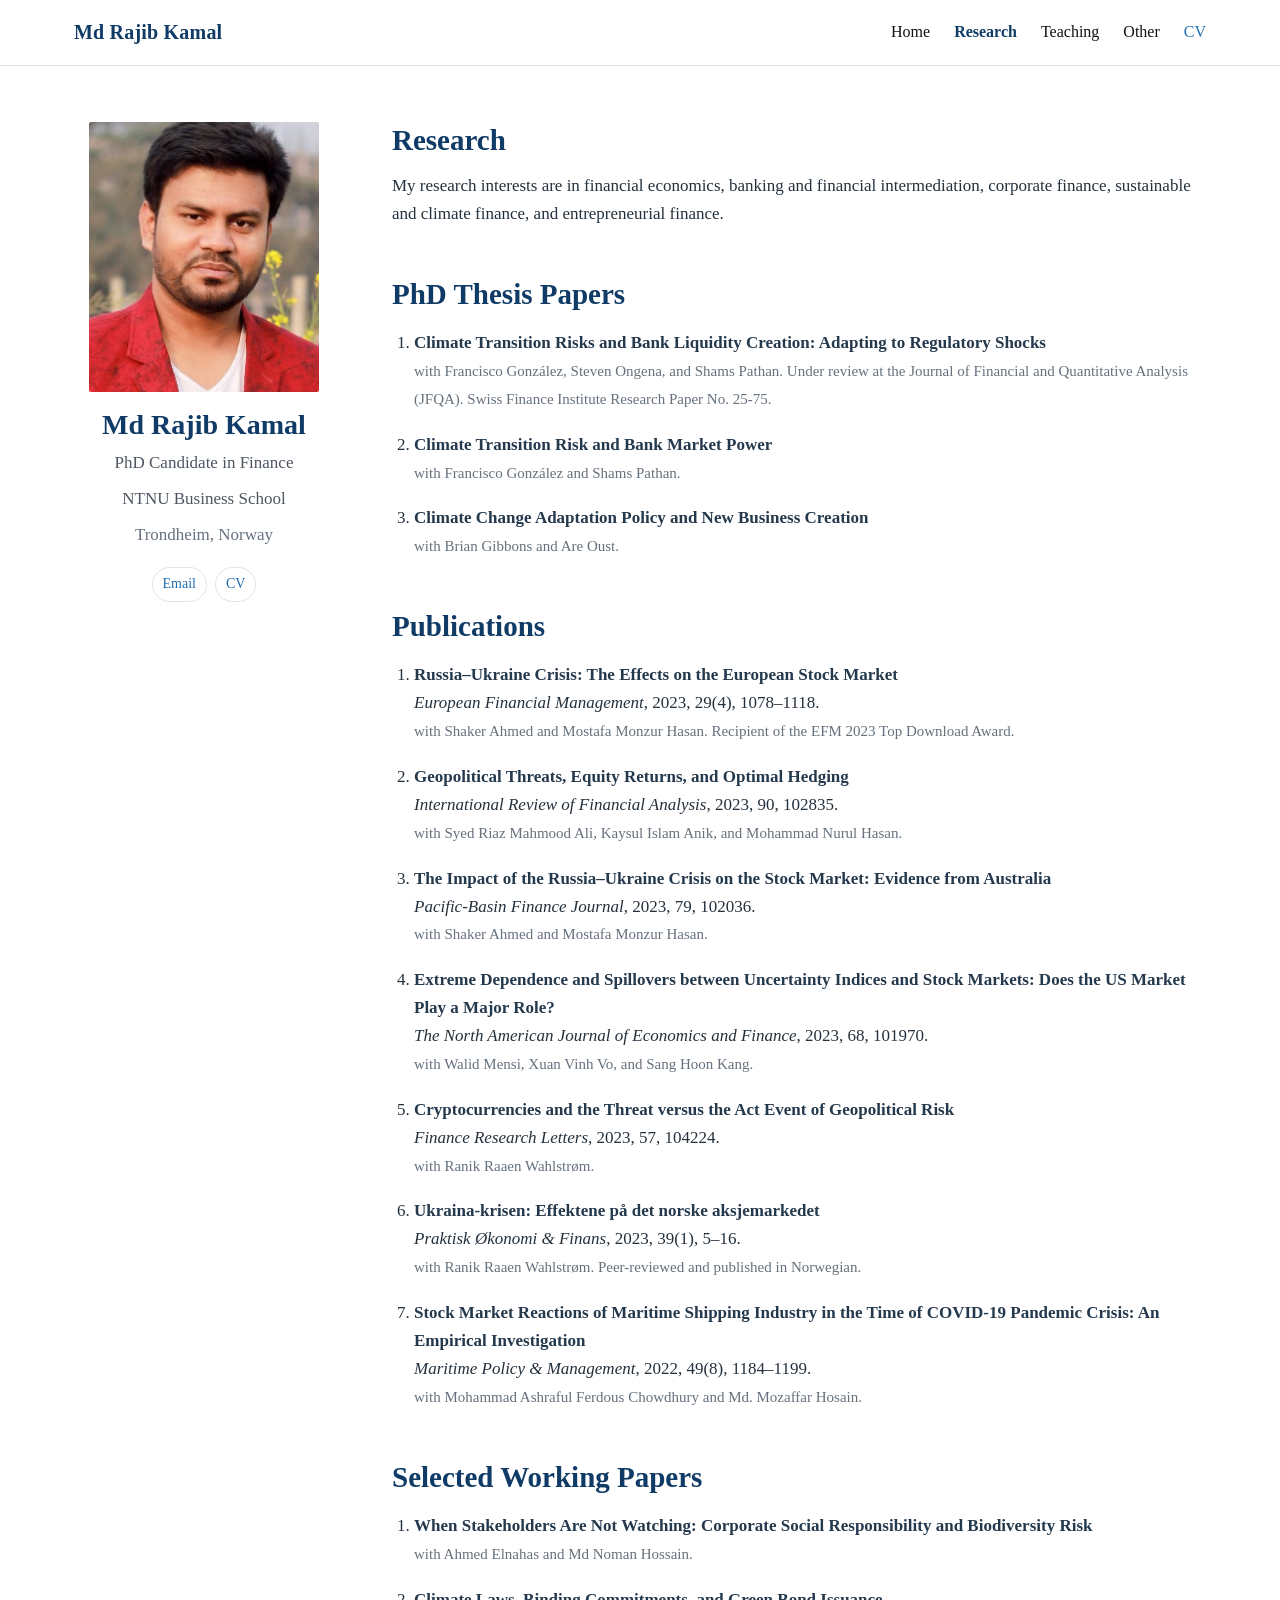
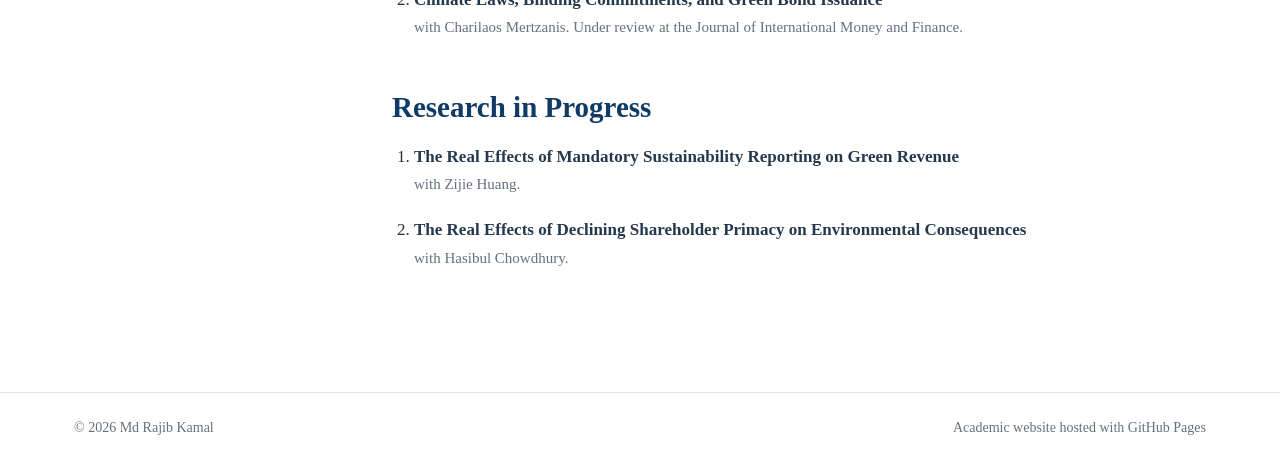
==== research.html @ 86d606ef "Add academic website" ====
<!doctype html>
<html lang="en">
<head>
  <meta charset="utf-8">
  <meta name="viewport" content="width=device-width, initial-scale=1">
  <meta name="description" content="Research by Md Rajib Kamal.">
  <title>Research | Md Rajib Kamal</title>
  <link rel="stylesheet" href="css/style.css">
</head>
<body>
<header class="site-header"><div class="header-inner"><a class="brand" href="index.html">Md Rajib Kamal</a><button class="nav-toggle" aria-label="Toggle navigation">Menu</button><nav class="site-nav"><a href="index.html">Home</a><a class="active" href="research.html">Research</a><a href="teaching.html">Teaching</a><a href="other.html">Other</a><a class="cv-link" href="assets/Rajib_Kamal_CV.pdf" target="_blank" rel="noopener">CV</a></nav></div></header>
<main class="shell">
  <aside class="sidebar"><img class="profile-photo" src="assets/profile.jpg" alt="Portrait of Md Rajib Kamal"><h1>Md Rajib Kamal</h1><p class="role">PhD Candidate in Finance</p><p class="affiliation">NTNU Business School</p><p class="location">Trondheim, Norway</p><div class="quick-links"><a href="mailto:rajib.kamal@ntnu.no">Email</a><a href="assets/Rajib_Kamal_CV.pdf" target="_blank" rel="noopener">CV</a></div></aside>
  <div class="content">
    <section class="section"><h2>Research</h2><p>My research interests are in financial economics, banking and financial intermediation, corporate finance, sustainable and climate finance, and entrepreneurial finance.</p></section>

    <section class="section"><h2>PhD Thesis Papers</h2><ol class="paper-list">
      <li><span class="paper-title">Climate Transition Risks and Bank Liquidity Creation: Adapting to Regulatory Shocks</span><br><span class="note">with Francisco González, Steven Ongena, and Shams Pathan. Under review at the Journal of Financial and Quantitative Analysis (JFQA). Swiss Finance Institute Research Paper No. 25-75.</span></li>
      <li><span class="paper-title">Climate Transition Risk and Bank Market Power</span><br><span class="note">with Francisco González and Shams Pathan.</span></li>
      <li><span class="paper-title">Climate Change Adaptation Policy and New Business Creation</span><br><span class="note">with Brian Gibbons and Are Oust.</span></li>
    </ol></section>

    <section class="section" id="publications"><h2>Publications</h2><ol class="paper-list">
      <li><span class="paper-title">Russia–Ukraine Crisis: The Effects on the European Stock Market</span><br><span class="venue">European Financial Management</span>, 2023, 29(4), 1078–1118.<br><span class="note">with Shaker Ahmed and Mostafa Monzur Hasan. Recipient of the EFM 2023 Top Download Award.</span></li>
      <li><span class="paper-title">Geopolitical Threats, Equity Returns, and Optimal Hedging</span><br><span class="venue">International Review of Financial Analysis</span>, 2023, 90, 102835.<br><span class="note">with Syed Riaz Mahmood Ali, Kaysul Islam Anik, and Mohammad Nurul Hasan.</span></li>
      <li><span class="paper-title">The Impact of the Russia–Ukraine Crisis on the Stock Market: Evidence from Australia</span><br><span class="venue">Pacific-Basin Finance Journal</span>, 2023, 79, 102036.<br><span class="note">with Shaker Ahmed and Mostafa Monzur Hasan.</span></li>
      <li><span class="paper-title">Extreme Dependence and Spillovers between Uncertainty Indices and Stock Markets: Does the US Market Play a Major Role?</span><br><span class="venue">The North American Journal of Economics and Finance</span>, 2023, 68, 101970.<br><span class="note">with Walid Mensi, Xuan Vinh Vo, and Sang Hoon Kang.</span></li>
      <li><span class="paper-title">Cryptocurrencies and the Threat versus the Act Event of Geopolitical Risk</span><br><span class="venue">Finance Research Letters</span>, 2023, 57, 104224.<br><span class="note">with Ranik Raaen Wahlstrøm.</span></li>
      <li><span class="paper-title">Ukraina-krisen: Effektene på det norske aksjemarkedet</span><br><span class="venue">Praktisk Økonomi &amp; Finans</span>, 2023, 39(1), 5–16.<br><span class="note">with Ranik Raaen Wahlstrøm. Peer-reviewed and published in Norwegian.</span></li>
      <li><span class="paper-title">Stock Market Reactions of Maritime Shipping Industry in the Time of COVID-19 Pandemic Crisis: An Empirical Investigation</span><br><span class="venue">Maritime Policy &amp; Management</span>, 2022, 49(8), 1184–1199.<br><span class="note">with Mohammad Ashraful Ferdous Chowdhury and Md. Mozaffar Hosain.</span></li>
    </ol></section>

    <section class="section"><h2>Selected Working Papers</h2><ol class="paper-list">
      <li><span class="paper-title">When Stakeholders Are Not Watching: Corporate Social Responsibility and Biodiversity Risk</span><br><span class="note">with Ahmed Elnahas and Md Noman Hossain.</span></li>
      <li><span class="paper-title">Climate Laws, Binding Commitments, and Green Bond Issuance</span><br><span class="note">with Charilaos Mertzanis. Under review at the Journal of International Money and Finance.</span></li>
    </ol></section>

    <section class="section"><h2>Research in Progress</h2><ol class="paper-list">
      <li><span class="paper-title">The Real Effects of Mandatory Sustainability Reporting on Green Revenue</span><br><span class="note">with Zijie Huang.</span></li>
      <li><span class="paper-title">The Real Effects of Declining Shareholder Primacy on Environmental Consequences</span><br><span class="note">with Hasibul Chowdhury.</span></li>
    </ol></section>
  </div>
</main>
<footer class="site-footer"><div class="footer-inner"><span>© <span data-year></span> Md Rajib Kamal</span><span>Academic website hosted with GitHub Pages</span></div></footer><script src="js/site.js"></script>
</body></html>
---- css/style.css ----
:root {
  --navy: #0f3b66;
  --blue: #1f6fb2;
  --ink: #24313d;
  --muted: #66717d;
  --line: #dfe5ea;
  --soft: #f7f9fb;
  --paper: #ffffff;
  --max: 1180px;
}

* { box-sizing: border-box; }
html { scroll-behavior: smooth; }
body {
  margin: 0;
  background: var(--paper);
  color: var(--ink);
  font-family: Georgia, 'Times New Roman', serif;
  line-height: 1.64;
  font-size: 17px;
}

a { color: var(--blue); text-decoration: none; }
a:hover { text-decoration: underline; }

.site-header {
  position: sticky;
  top: 0;
  z-index: 20;
  background: rgba(255,255,255,.96);
  border-bottom: 1px solid var(--line);
  backdrop-filter: blur(8px);
}

.header-inner {
  max-width: var(--max);
  margin: 0 auto;
  padding: 16px 24px;
  display: flex;
  align-items: center;
  justify-content: space-between;
  gap: 24px;
}

.brand {
  color: var(--navy);
  font-weight: 700;
  letter-spacing: .2px;
  font-size: 20px;
}

.nav-toggle {
  display: none;
  border: 1px solid var(--line);
  background: #fff;
  padding: 8px 10px;
  border-radius: 6px;
  font: inherit;
}

.site-nav { display: flex; align-items: center; gap: 24px; }
.site-nav a { color: #111; font-size: 16px; }
.site-nav a.active { color: var(--navy); font-weight: 700; }
.site-nav .cv-link { color: var(--blue); }

.shell {
  max-width: var(--max);
  margin: 0 auto;
  padding: 56px 24px 72px;
  display: grid;
  grid-template-columns: 260px minmax(0, 1fr);
  gap: 58px;
  align-items: start;
}

.sidebar { text-align: center; }
.profile-photo {
  width: 230px;
  height: 270px;
  object-fit: cover;
  object-position: center 22%;
  border-radius: 2px;
  display: block;
  margin: 0 auto 16px;
}

.sidebar h1 {
  margin: 8px 0 8px;
  color: var(--navy);
  font-size: 28px;
  line-height: 1.2;
}
.role { margin: 0 auto 8px; color: #4d5660; max-width: 240px; }
.affiliation { margin: 0 auto 8px; color: #4d5660; }
.location { color: var(--muted); margin: 0 0 18px; }

.quick-links {
  display: flex;
  flex-wrap: wrap;
  justify-content: center;
  gap: 8px;
  margin-top: 18px;
}
.quick-links a {
  border: 1px solid var(--line);
  border-radius: 999px;
  padding: 5px 10px;
  font-size: 14px;
  background: #fff;
}

.content { min-width: 0; }
.content h2 {
  color: var(--navy);
  font-size: 29px;
  line-height: 1.25;
  margin: 0 0 14px;
}
.content h3 {
  color: var(--navy);
  font-size: 22px;
  margin: 34px 0 12px;
}
.content h4 {
  color: #183f64;
  font-size: 18px;
  margin: 24px 0 6px;
}
.content p { margin: 0 0 16px; }

.section { margin-bottom: 48px; }
.lead { font-size: 18px; }
.muted { color: var(--muted); }

.research-interests {
  margin: 18px 0 0;
  padding: 13px 16px;
  border-left: 3px solid var(--navy);
  background: var(--soft);
}

.paper-list, .clean-list { padding-left: 22px; }
.paper-list li { margin-bottom: 18px; }
.paper-title { font-weight: 700; color: #25394d; }
.venue { font-style: italic; }
.note { color: var(--muted); font-size: 15px; }

.card-grid {
  display: grid;
  grid-template-columns: repeat(2, minmax(0,1fr));
  gap: 16px;
  margin-top: 18px;
}
.card {
  border: 1px solid var(--line);
  border-radius: 8px;
  padding: 18px;
  background: #fff;
}
.card h3 { margin-top: 0; font-size: 19px; }
.card p:last-child { margin-bottom: 0; }

.timeline-item {
  display: grid;
  grid-template-columns: 145px minmax(0,1fr);
  gap: 18px;
  padding: 15px 0;
  border-bottom: 1px solid var(--line);
}
.timeline-item:last-child { border-bottom: 0; }
.timeline-date { color: var(--muted); font-size: 15px; }
.timeline-title { font-weight: 700; }

.site-footer {
  border-top: 1px solid var(--line);
  color: var(--muted);
  font-size: 14px;
}
.footer-inner {
  max-width: var(--max);
  margin: 0 auto;
  padding: 24px;
  display: flex;
  justify-content: space-between;
  gap: 16px;
  flex-wrap: wrap;
}

@media (max-width: 850px) {
  .header-inner { flex-wrap: wrap; }
  .nav-toggle { display: inline-block; }
  .site-nav {
    display: none;
    width: 100%;
    flex-direction: column;
    align-items: flex-start;
    gap: 12px;
    padding-top: 4px;
  }
  .site-nav.open { display: flex; }
  .shell {
    grid-template-columns: 1fr;
    gap: 36px;
    padding-top: 34px;
  }
  .profile-photo { width: 220px; height: 250px; }
  .sidebar { border-bottom: 1px solid var(--line); padding-bottom: 26px; }
  .card-grid { grid-template-columns: 1fr; }
  .timeline-item { grid-template-columns: 1fr; gap: 4px; }
}

@media (max-width: 520px) {
  body { font-size: 16px; }
  .header-inner, .shell, .footer-inner { padding-left: 18px; padding-right: 18px; }
  .content h2 { font-size: 26px; }
  .profile-photo { width: 200px; height: 230px; }
}
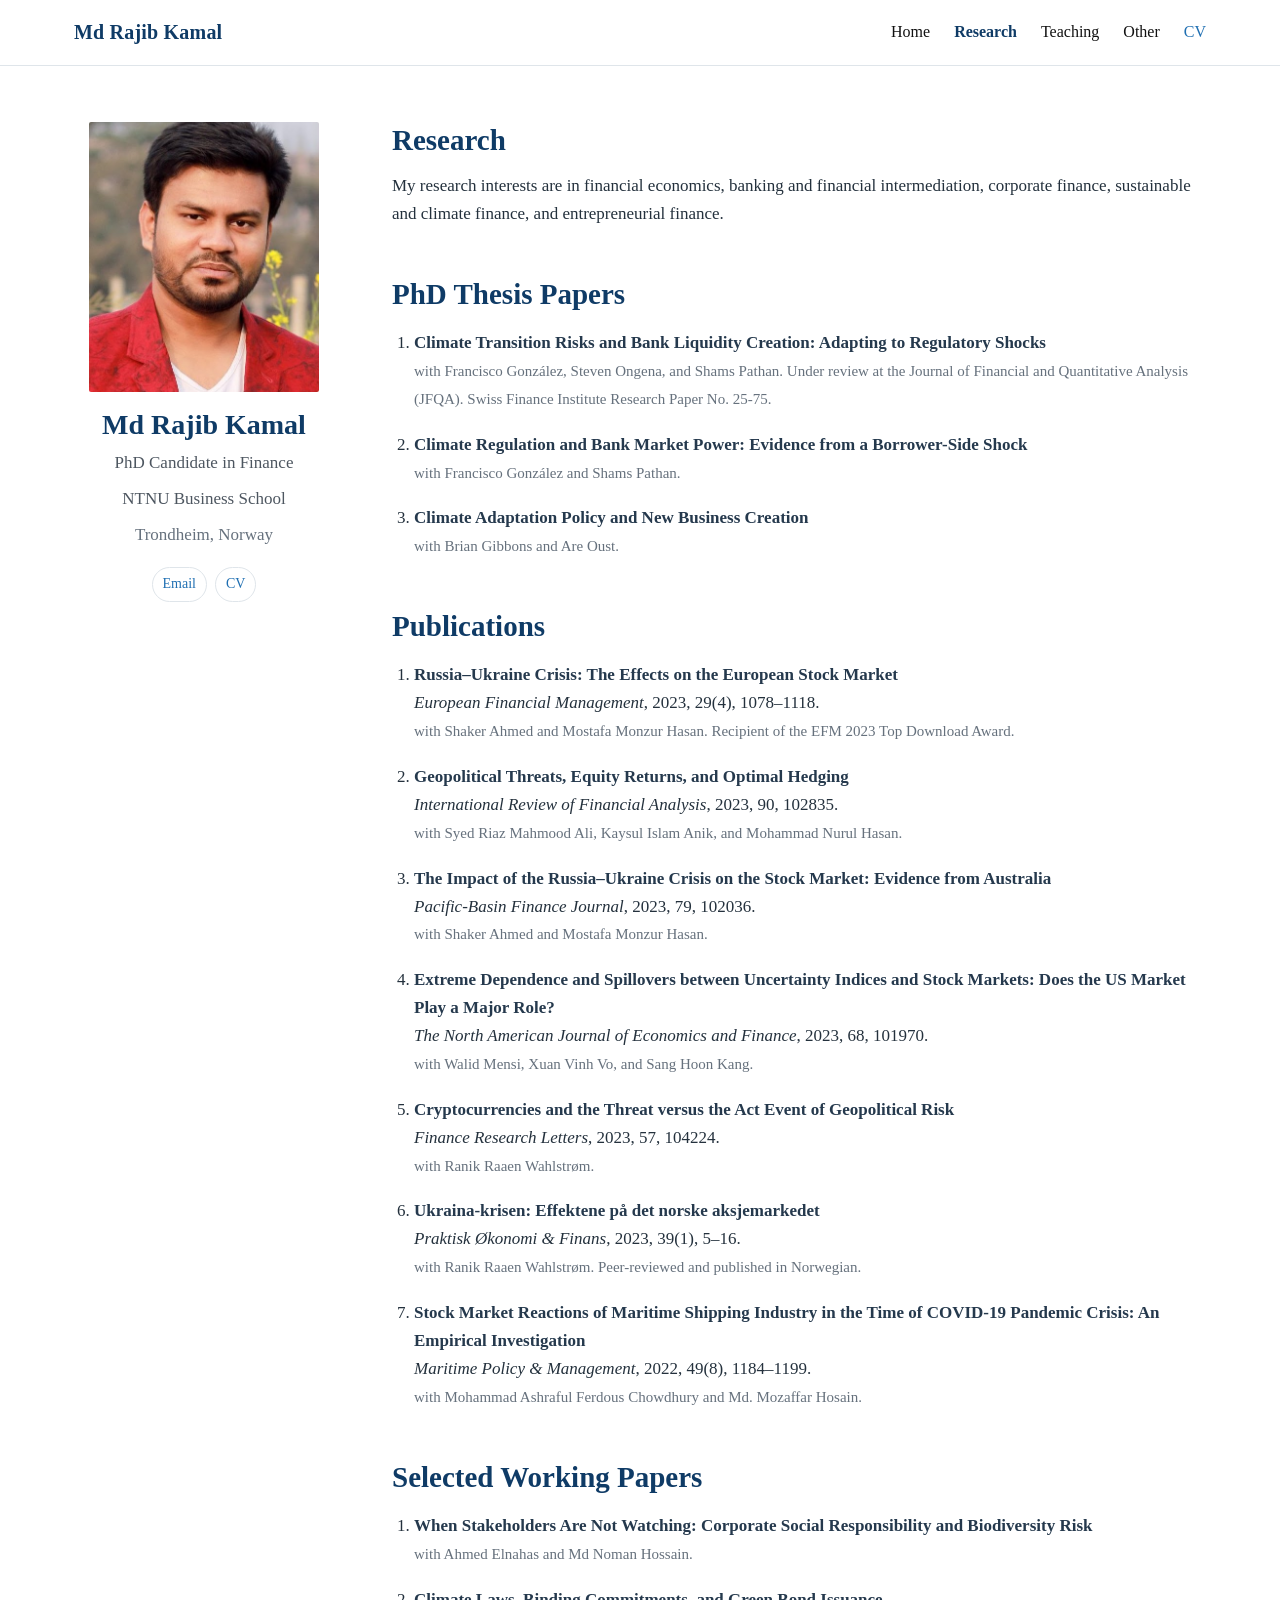
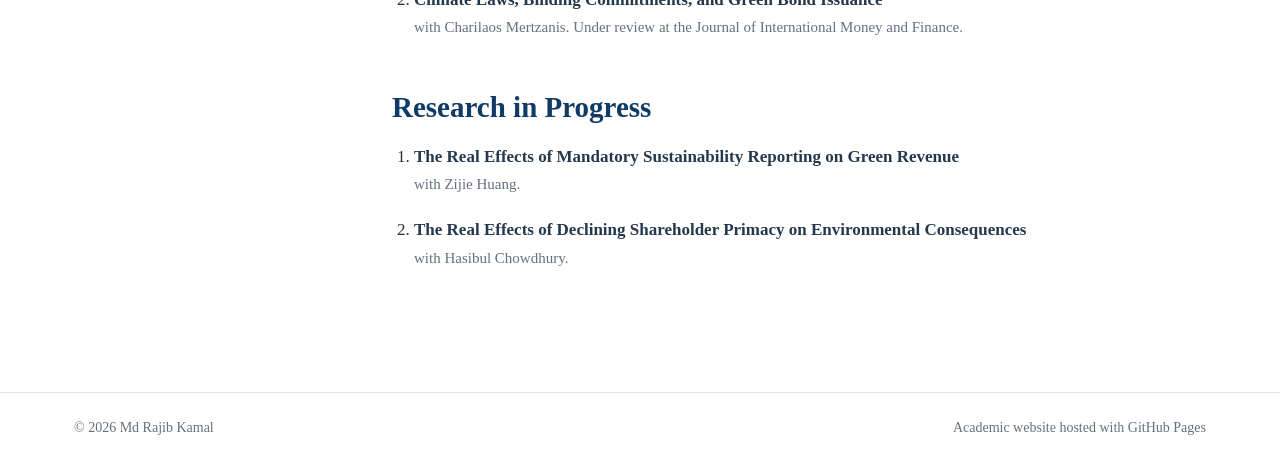
==== commit 53836084: "Update research.html" ====
--- a/research.html
+++ b/research.html
@@ -16,8 +16,8 @@
 
     <section class="section"><h2>PhD Thesis Papers</h2><ol class="paper-list">
       <li><span class="paper-title">Climate Transition Risks and Bank Liquidity Creation: Adapting to Regulatory Shocks</span><br><span class="note">with Francisco González, Steven Ongena, and Shams Pathan. Under review at the Journal of Financial and Quantitative Analysis (JFQA). Swiss Finance Institute Research Paper No. 25-75.</span></li>
-      <li><span class="paper-title">Climate Transition Risk and Bank Market Power</span><br><span class="note">with Francisco González and Shams Pathan.</span></li>
-      <li><span class="paper-title">Climate Change Adaptation Policy and New Business Creation</span><br><span class="note">with Brian Gibbons and Are Oust.</span></li>
+      <li><span class="paper-title">Climate Regulation and Bank Market Power: Evidence from a Borrower-Side Shock</span><br><span class="note">with Francisco González and Shams Pathan.</span></li>
+      <li><span class="paper-title">Climate Adaptation Policy and New Business Creation</span><br><span class="note">with Brian Gibbons and Are Oust.</span></li>
     </ol></section>
 
     <section class="section" id="publications"><h2>Publications</h2><ol class="paper-list">
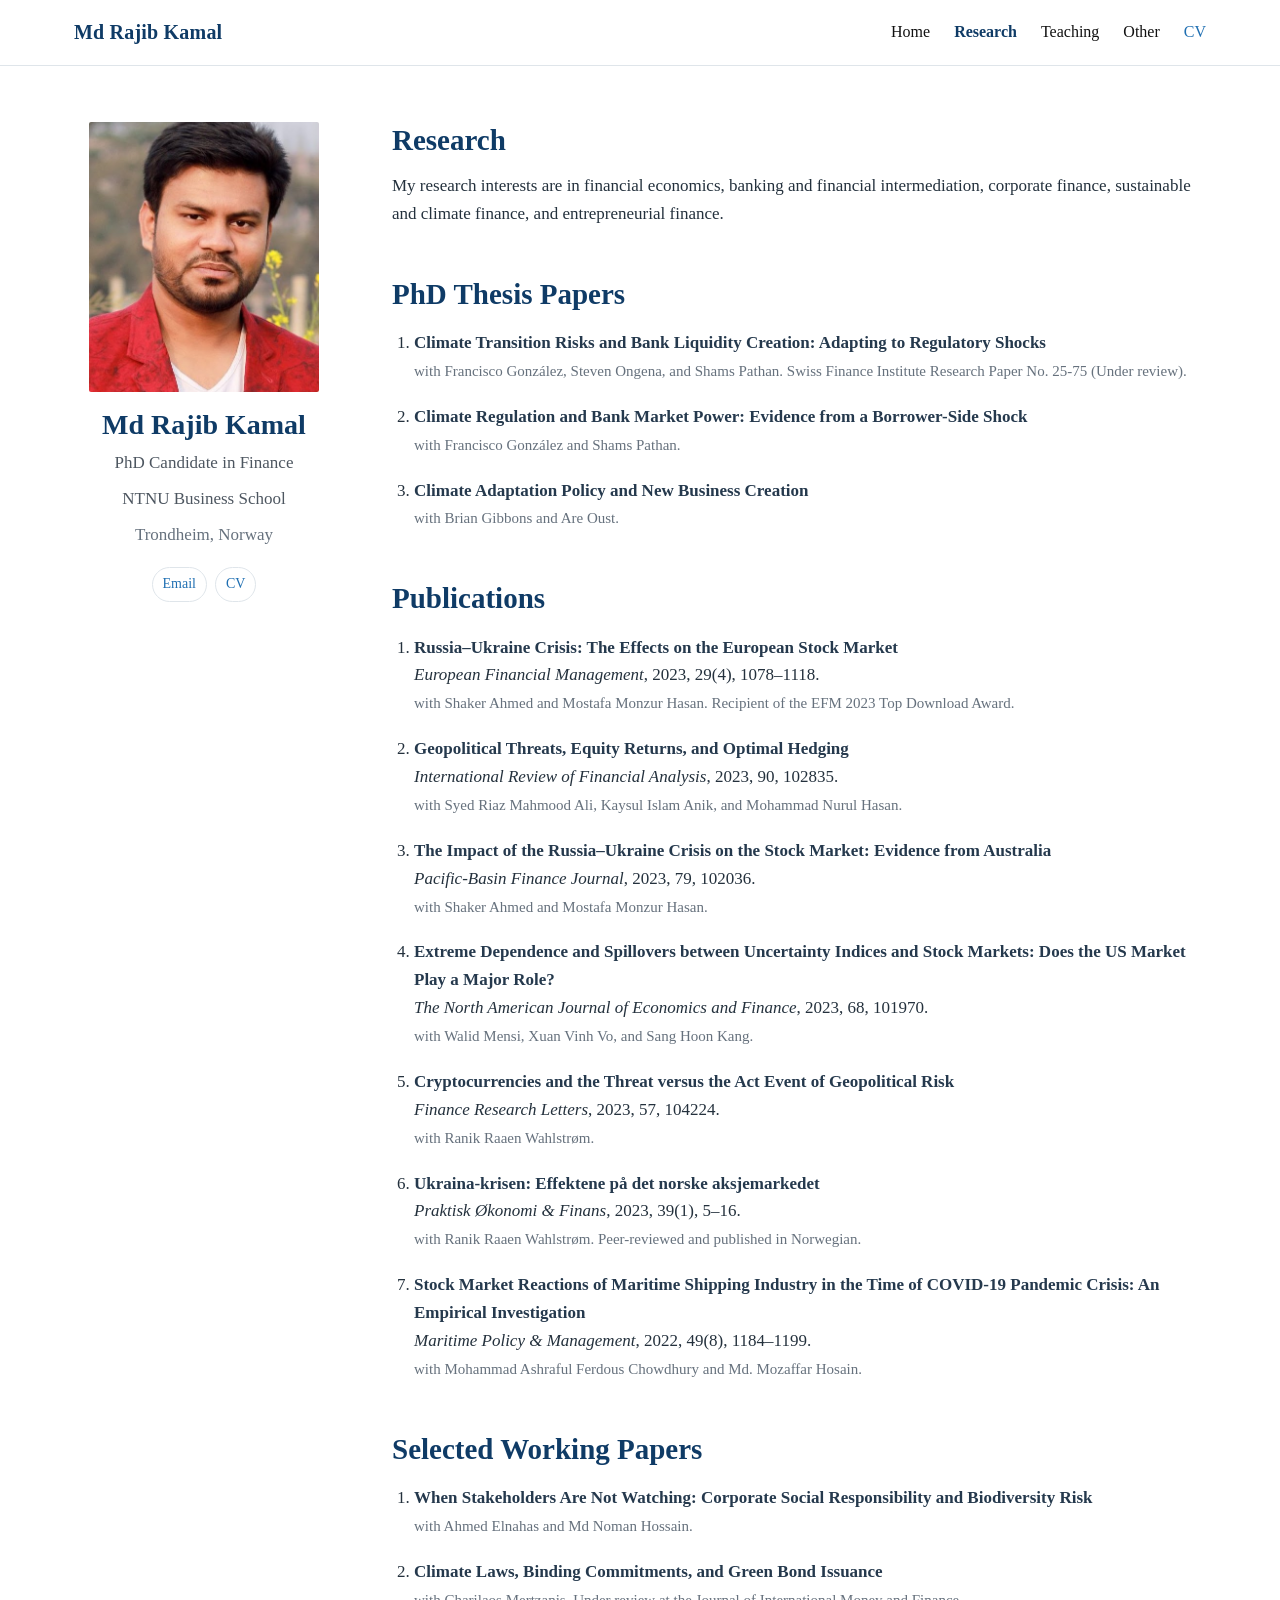
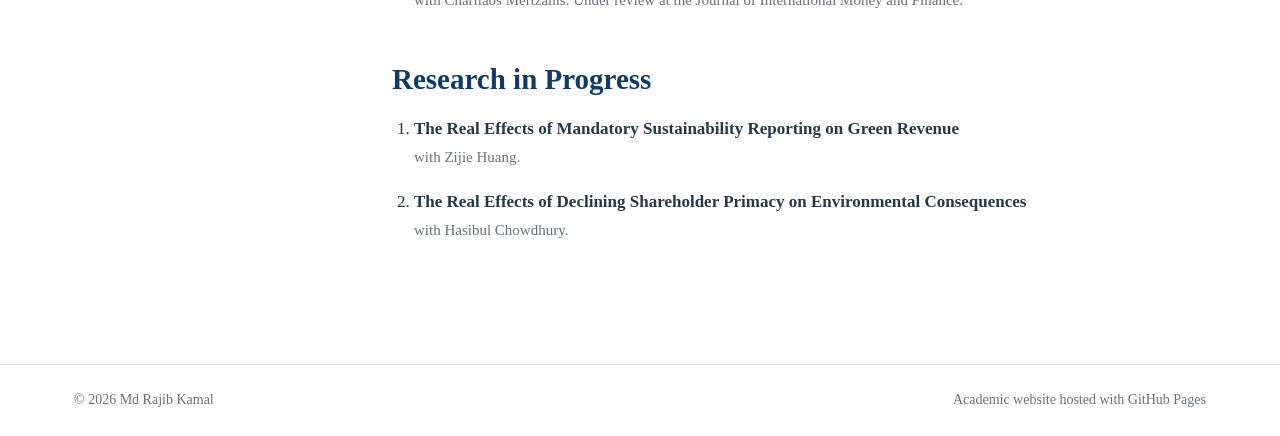
==== commit bd5a0282: "Update research.html" ====
--- a/research.html
+++ b/research.html
@@ -15,7 +15,7 @@
     <section class="section"><h2>Research</h2><p>My research interests are in financial economics, banking and financial intermediation, corporate finance, sustainable and climate finance, and entrepreneurial finance.</p></section>
 
     <section class="section"><h2>PhD Thesis Papers</h2><ol class="paper-list">
-      <li><span class="paper-title">Climate Transition Risks and Bank Liquidity Creation: Adapting to Regulatory Shocks</span><br><span class="note">with Francisco González, Steven Ongena, and Shams Pathan. Under review at the Journal of Financial and Quantitative Analysis (JFQA). Swiss Finance Institute Research Paper No. 25-75.</span></li>
+      <li><span class="paper-title">Climate Transition Risks and Bank Liquidity Creation: Adapting to Regulatory Shocks</span><br><span class="note">with Francisco González, Steven Ongena, and Shams Pathan. Swiss Finance Institute Research Paper No. 25-75 (Under review).</span></li>
       <li><span class="paper-title">Climate Regulation and Bank Market Power: Evidence from a Borrower-Side Shock</span><br><span class="note">with Francisco González and Shams Pathan.</span></li>
       <li><span class="paper-title">Climate Adaptation Policy and New Business Creation</span><br><span class="note">with Brian Gibbons and Are Oust.</span></li>
     </ol></section>
--- a/css/style.css
+++ b/css/style.css
@@ -73,7 +73,12 @@
   align-items: start;
 }
 
-.sidebar { text-align: center; }
+.sidebar {
+  text-align: center;
+  position: sticky;
+  top: 95px;
+  align-self: start;
+}
 .profile-photo {
   width: 230px;
   height: 270px;
@@ -204,7 +209,11 @@
     padding-top: 34px;
   }
   .profile-photo { width: 220px; height: 250px; }
-  .sidebar { border-bottom: 1px solid var(--line); padding-bottom: 26px; }
+  .sidebar {
+  position: static;
+  border-bottom: 1px solid var(--line);
+  padding-bottom: 26px;
+}
   .card-grid { grid-template-columns: 1fr; }
   .timeline-item { grid-template-columns: 1fr; gap: 4px; }
 }
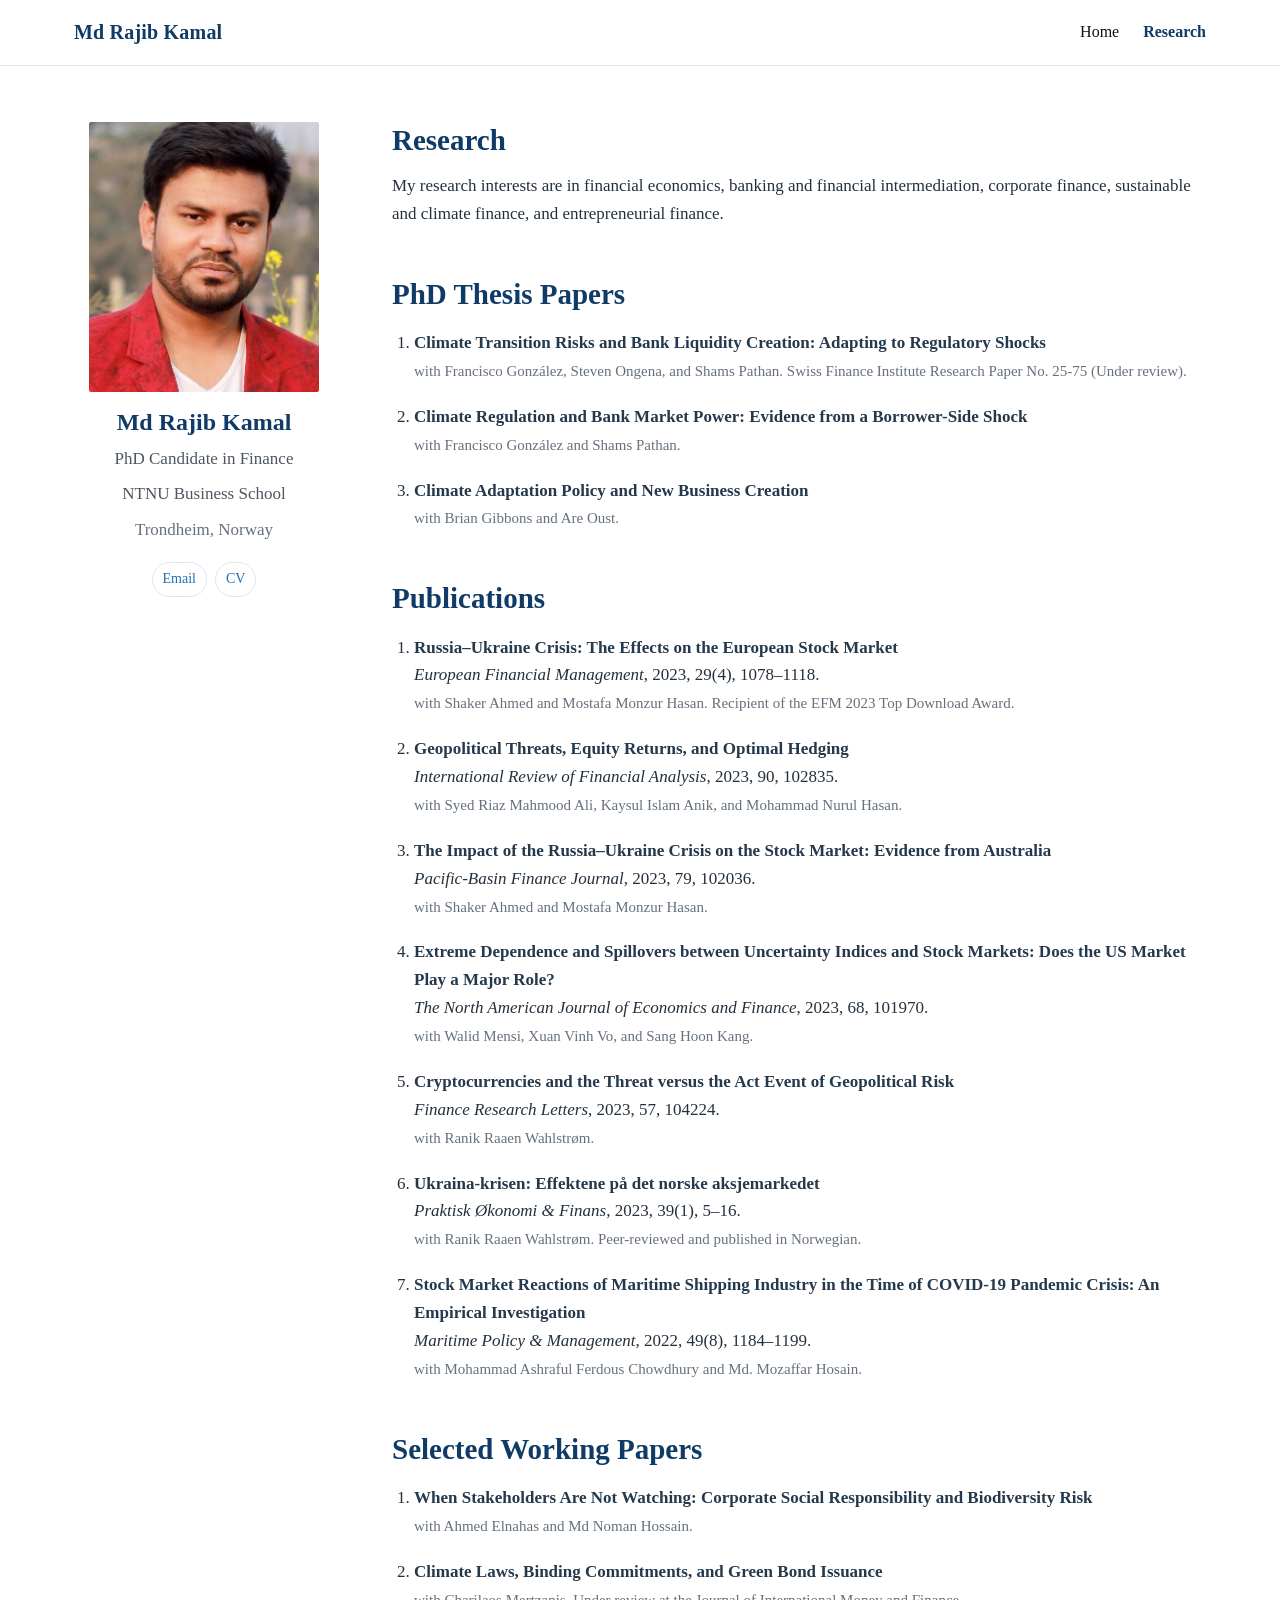
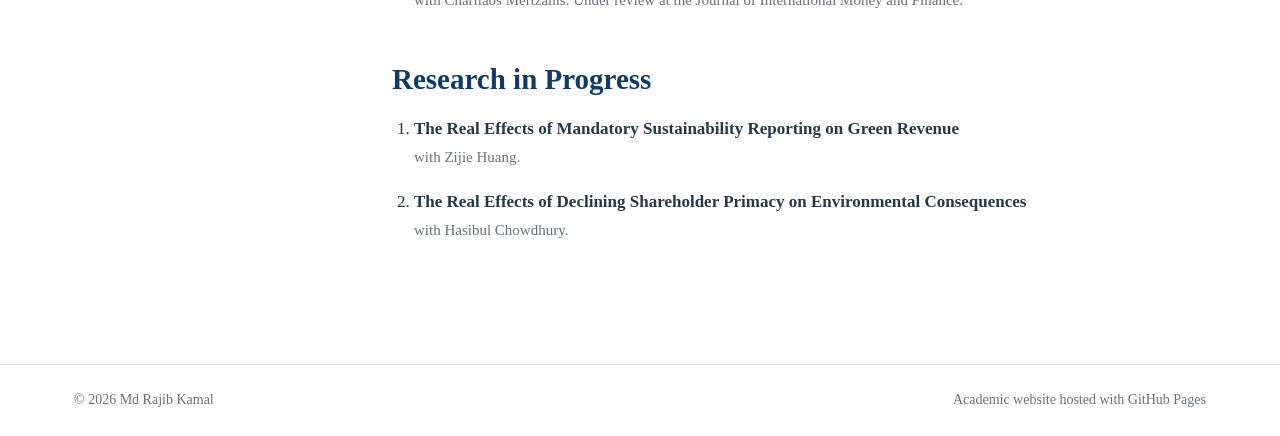
==== commit b30aa685: "Update research.html" ====
--- a/research.html
+++ b/research.html
@@ -8,7 +8,7 @@
   <link rel="stylesheet" href="css/style.css">
 </head>
 <body>
-<header class="site-header"><div class="header-inner"><a class="brand" href="index.html">Md Rajib Kamal</a><button class="nav-toggle" aria-label="Toggle navigation">Menu</button><nav class="site-nav"><a href="index.html">Home</a><a class="active" href="research.html">Research</a><a href="teaching.html">Teaching</a><a href="other.html">Other</a><a class="cv-link" href="assets/Rajib_Kamal_CV.pdf" target="_blank" rel="noopener">CV</a></nav></div></header>
+<header class="site-header"><div class="header-inner"><a class="brand" href="index.html">Md Rajib Kamal</a><button class="nav-toggle" aria-label="Toggle navigation">Menu</button><nav class="site-nav"><a href="index.html">Home</a><a class="active" href="research.html">Research</a></nav></div></header>
 <main class="shell">
   <aside class="sidebar"><img class="profile-photo" src="assets/profile.jpg" alt="Portrait of Md Rajib Kamal"><h1>Md Rajib Kamal</h1><p class="role">PhD Candidate in Finance</p><p class="affiliation">NTNU Business School</p><p class="location">Trondheim, Norway</p><div class="quick-links"><a href="mailto:rajib.kamal@ntnu.no">Email</a><a href="assets/Rajib_Kamal_CV.pdf" target="_blank" rel="noopener">CV</a></div></aside>
   <div class="content">
--- a/css/style.css
+++ b/css/style.css
@@ -92,7 +92,7 @@
 .sidebar h1 {
   margin: 8px 0 8px;
   color: var(--navy);
-  font-size: 28px;
+  font-size: 24px;
   line-height: 1.2;
 }
 .role { margin: 0 auto 8px; color: #4d5660; max-width: 240px; }
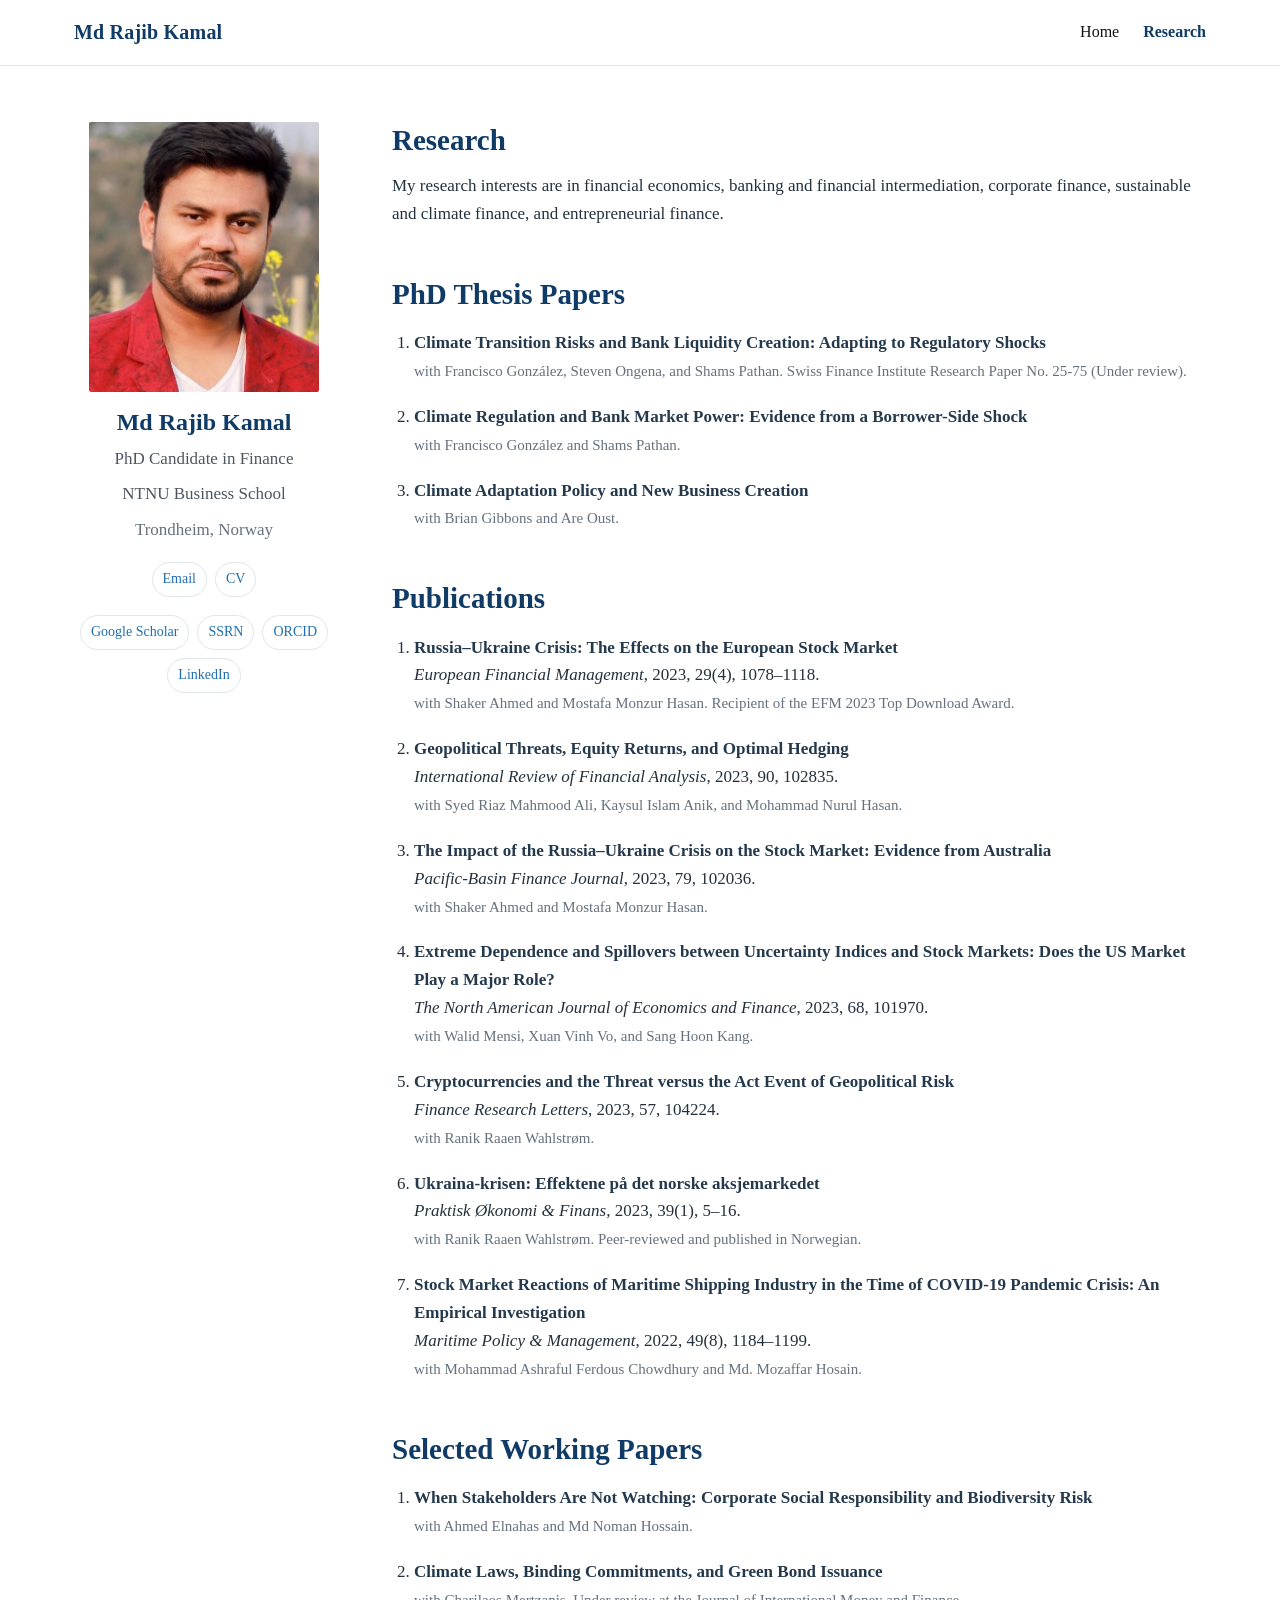
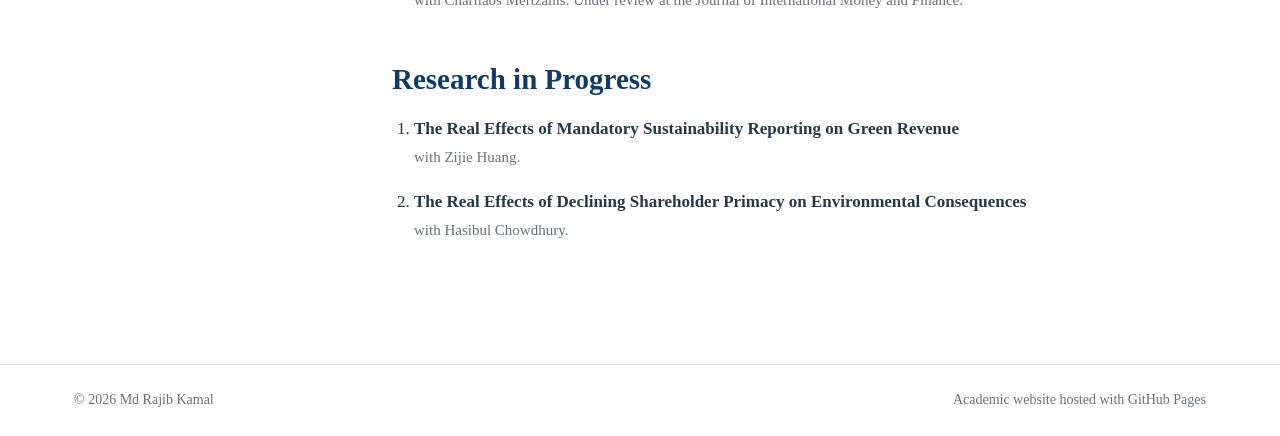
==== commit 723babb5: "Update research.html" ====
--- a/research.html
+++ b/research.html
@@ -10,7 +10,7 @@
 <body>
 <header class="site-header"><div class="header-inner"><a class="brand" href="index.html">Md Rajib Kamal</a><button class="nav-toggle" aria-label="Toggle navigation">Menu</button><nav class="site-nav"><a href="index.html">Home</a><a class="active" href="research.html">Research</a></nav></div></header>
 <main class="shell">
-  <aside class="sidebar"><img class="profile-photo" src="assets/profile.jpg" alt="Portrait of Md Rajib Kamal"><h1>Md Rajib Kamal</h1><p class="role">PhD Candidate in Finance</p><p class="affiliation">NTNU Business School</p><p class="location">Trondheim, Norway</p><div class="quick-links"><a href="mailto:rajib.kamal@ntnu.no">Email</a><a href="assets/Rajib_Kamal_CV.pdf" target="_blank" rel="noopener">CV</a></div></aside>
+  <aside class="sidebar"><img class="profile-photo" src="assets/profile.jpg" alt="Portrait of Md Rajib Kamal"><h1>Md Rajib Kamal</h1><p class="role">PhD Candidate in Finance</p><p class="affiliation">NTNU Business School</p><p class="location">Trondheim, Norway</p><div class="quick-links"><a href="mailto:rajib.kamal@ntnu.no">Email</a><a href="assets/Rajib_Kamal_CV.pdf" target="_blank" rel="noopener">CV</a></div><div class="quick-links"><a href="https://scholar.google.com/citations?user=lXhQ3ykAAAAJ&amp;hl=en&amp;oi=ao" target="_blank" rel="noopener">Google Scholar</a><a href="https://papers.ssrn.com/sol3/cf_dev/AbsByAuth.cfm?per_id=5151799" target="_blank" rel="noopener">SSRN</a><a href="https://orcid.org/0000-0001-5536-8097" target="_blank" rel="noopener">ORCID</a><a href="https://www.linkedin.com/in/md-rajib-kamal-10607783/" target="_blank" rel="noopener">LinkedIn</a></div></aside>
   <div class="content">
     <section class="section"><h2>Research</h2><p>My research interests are in financial economics, banking and financial intermediation, corporate finance, sustainable and climate finance, and entrepreneurial finance.</p></section>
 
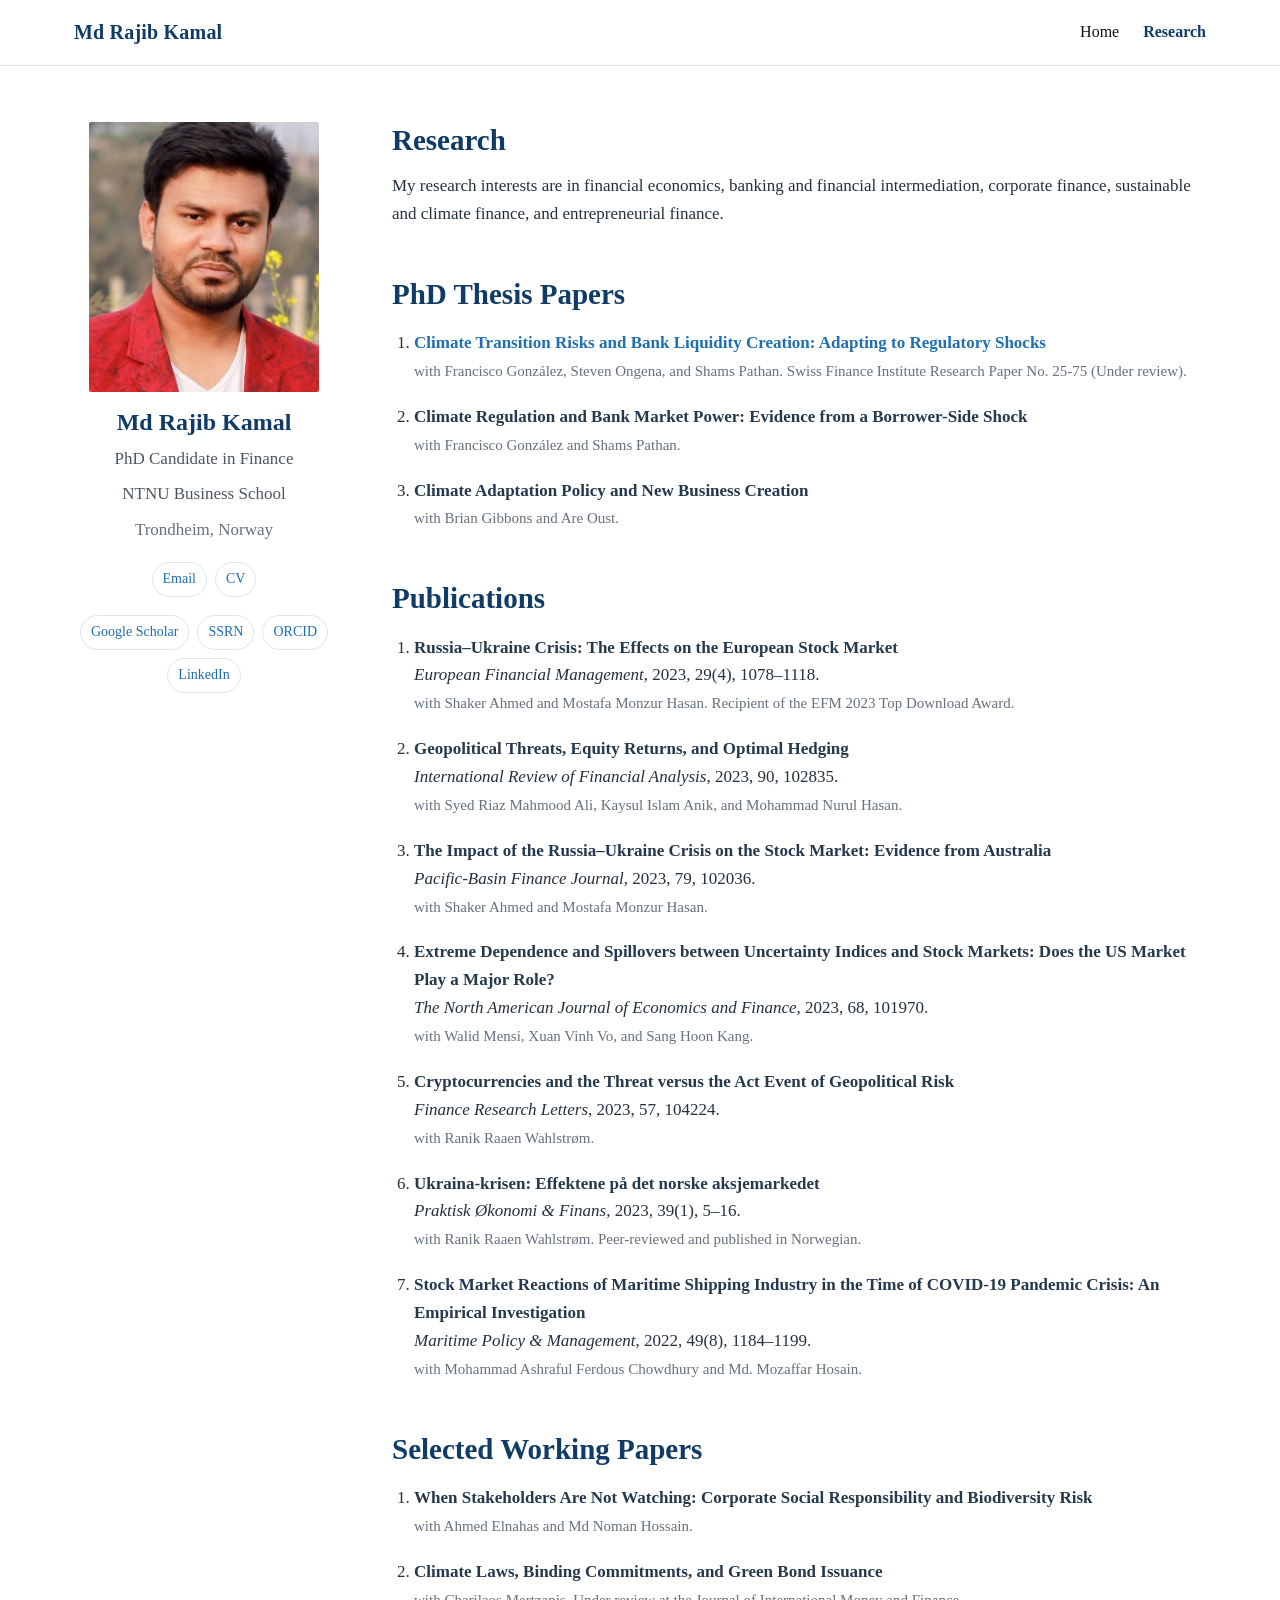
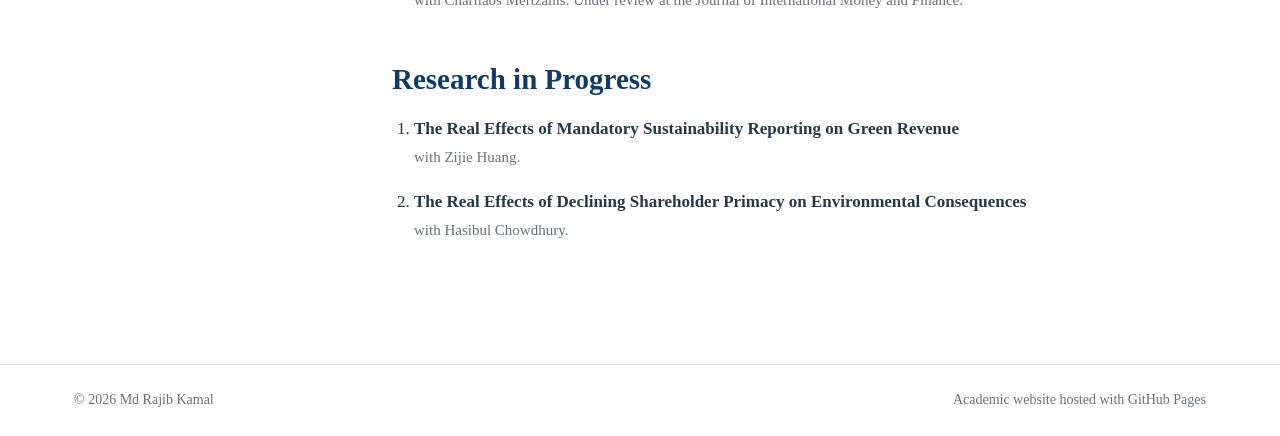
==== commit 9bf5eeee: "Update research.html" ====
--- a/research.html
+++ b/research.html
@@ -15,7 +15,7 @@
     <section class="section"><h2>Research</h2><p>My research interests are in financial economics, banking and financial intermediation, corporate finance, sustainable and climate finance, and entrepreneurial finance.</p></section>
 
     <section class="section"><h2>PhD Thesis Papers</h2><ol class="paper-list">
-      <li><span class="paper-title">Climate Transition Risks and Bank Liquidity Creation: Adapting to Regulatory Shocks</span><br><span class="note">with Francisco González, Steven Ongena, and Shams Pathan. Swiss Finance Institute Research Paper No. 25-75 (Under review).</span></li>
+     <li><span class="paper-title"><a href="https://papers.ssrn.com/sol3/papers.cfm?abstract_id=5520958" target="_blank" rel="noopener">Climate Transition Risks and Bank Liquidity Creation: Adapting to Regulatory Shocks</a></span><br><span class="note">with Francisco González, Steven Ongena, and Shams Pathan. Swiss Finance Institute Research Paper No. 25-75 (Under review).</span></li>
       <li><span class="paper-title">Climate Regulation and Bank Market Power: Evidence from a Borrower-Side Shock</span><br><span class="note">with Francisco González and Shams Pathan.</span></li>
       <li><span class="paper-title">Climate Adaptation Policy and New Business Creation</span><br><span class="note">with Brian Gibbons and Are Oust.</span></li>
     </ol></section>
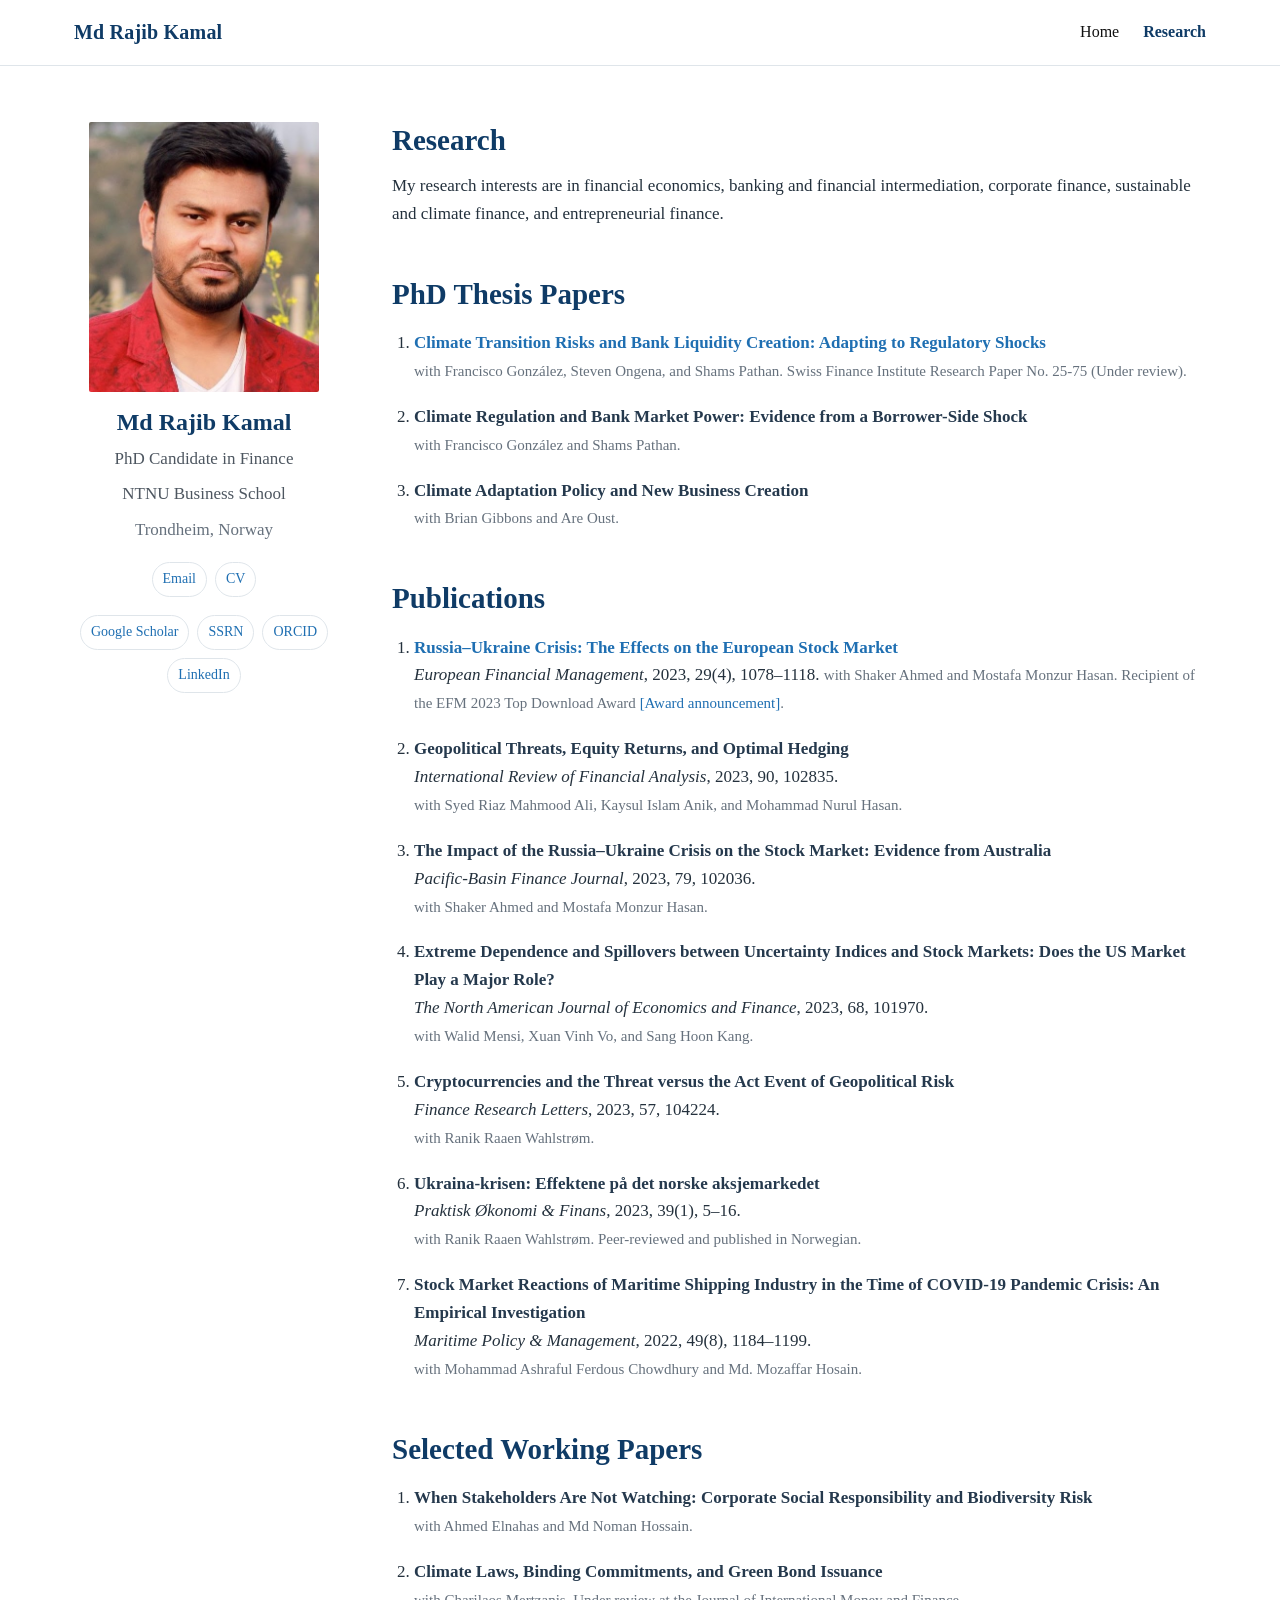
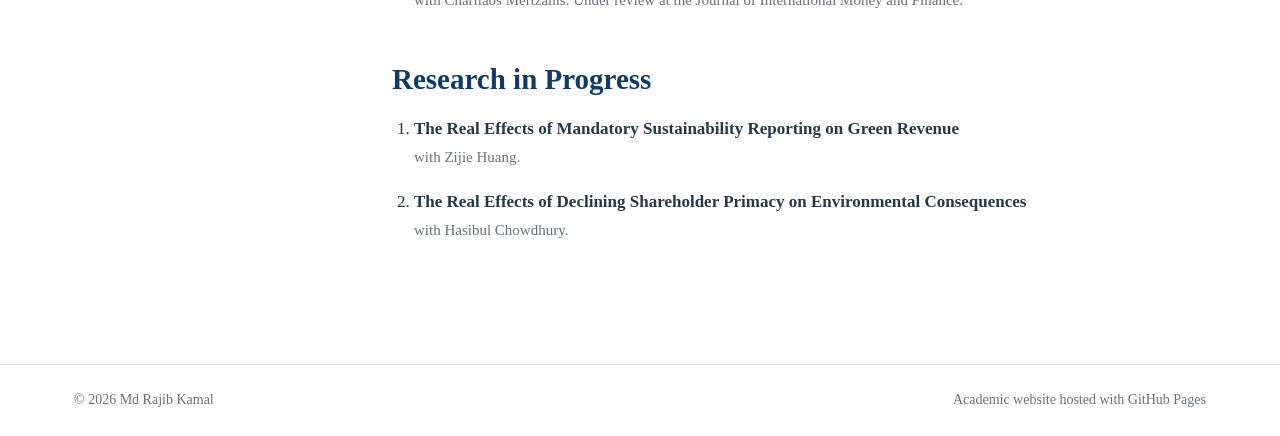
==== commit 1a2c9630: "Update research.html" ====
--- a/research.html
+++ b/research.html
@@ -21,7 +21,7 @@
     </ol></section>
 
     <section class="section" id="publications"><h2>Publications</h2><ol class="paper-list">
-      <li><span class="paper-title">Russia–Ukraine Crisis: The Effects on the European Stock Market</span><br><span class="venue">European Financial Management</span>, 2023, 29(4), 1078–1118.<br><span class="note">with Shaker Ahmed and Mostafa Monzur Hasan. Recipient of the EFM 2023 Top Download Award.</span></li>
+    <li><span class="paper-title"><a href="https://onlinelibrary.wiley.com/doi/10.1111/eufm.12386" target="_blank" rel="noopener">Russia–Ukraine Crisis: The Effects on the European Stock Market</a></span><br><span class="venue">European Financial Management</span>, 2023, 29(4), 1078–1118. <span class="note">with Shaker Ahmed and Mostafa Monzur Hasan. Recipient of the EFM 2023 Top Download Award <a href="https://www.efmaefm.org/0EFMJOURNAL/EFMawards2023.php" target="_blank" rel="noopener">[Award announcement]</a>.</span></li>
       <li><span class="paper-title">Geopolitical Threats, Equity Returns, and Optimal Hedging</span><br><span class="venue">International Review of Financial Analysis</span>, 2023, 90, 102835.<br><span class="note">with Syed Riaz Mahmood Ali, Kaysul Islam Anik, and Mohammad Nurul Hasan.</span></li>
       <li><span class="paper-title">The Impact of the Russia–Ukraine Crisis on the Stock Market: Evidence from Australia</span><br><span class="venue">Pacific-Basin Finance Journal</span>, 2023, 79, 102036.<br><span class="note">with Shaker Ahmed and Mostafa Monzur Hasan.</span></li>
       <li><span class="paper-title">Extreme Dependence and Spillovers between Uncertainty Indices and Stock Markets: Does the US Market Play a Major Role?</span><br><span class="venue">The North American Journal of Economics and Finance</span>, 2023, 68, 101970.<br><span class="note">with Walid Mensi, Xuan Vinh Vo, and Sang Hoon Kang.</span></li>
